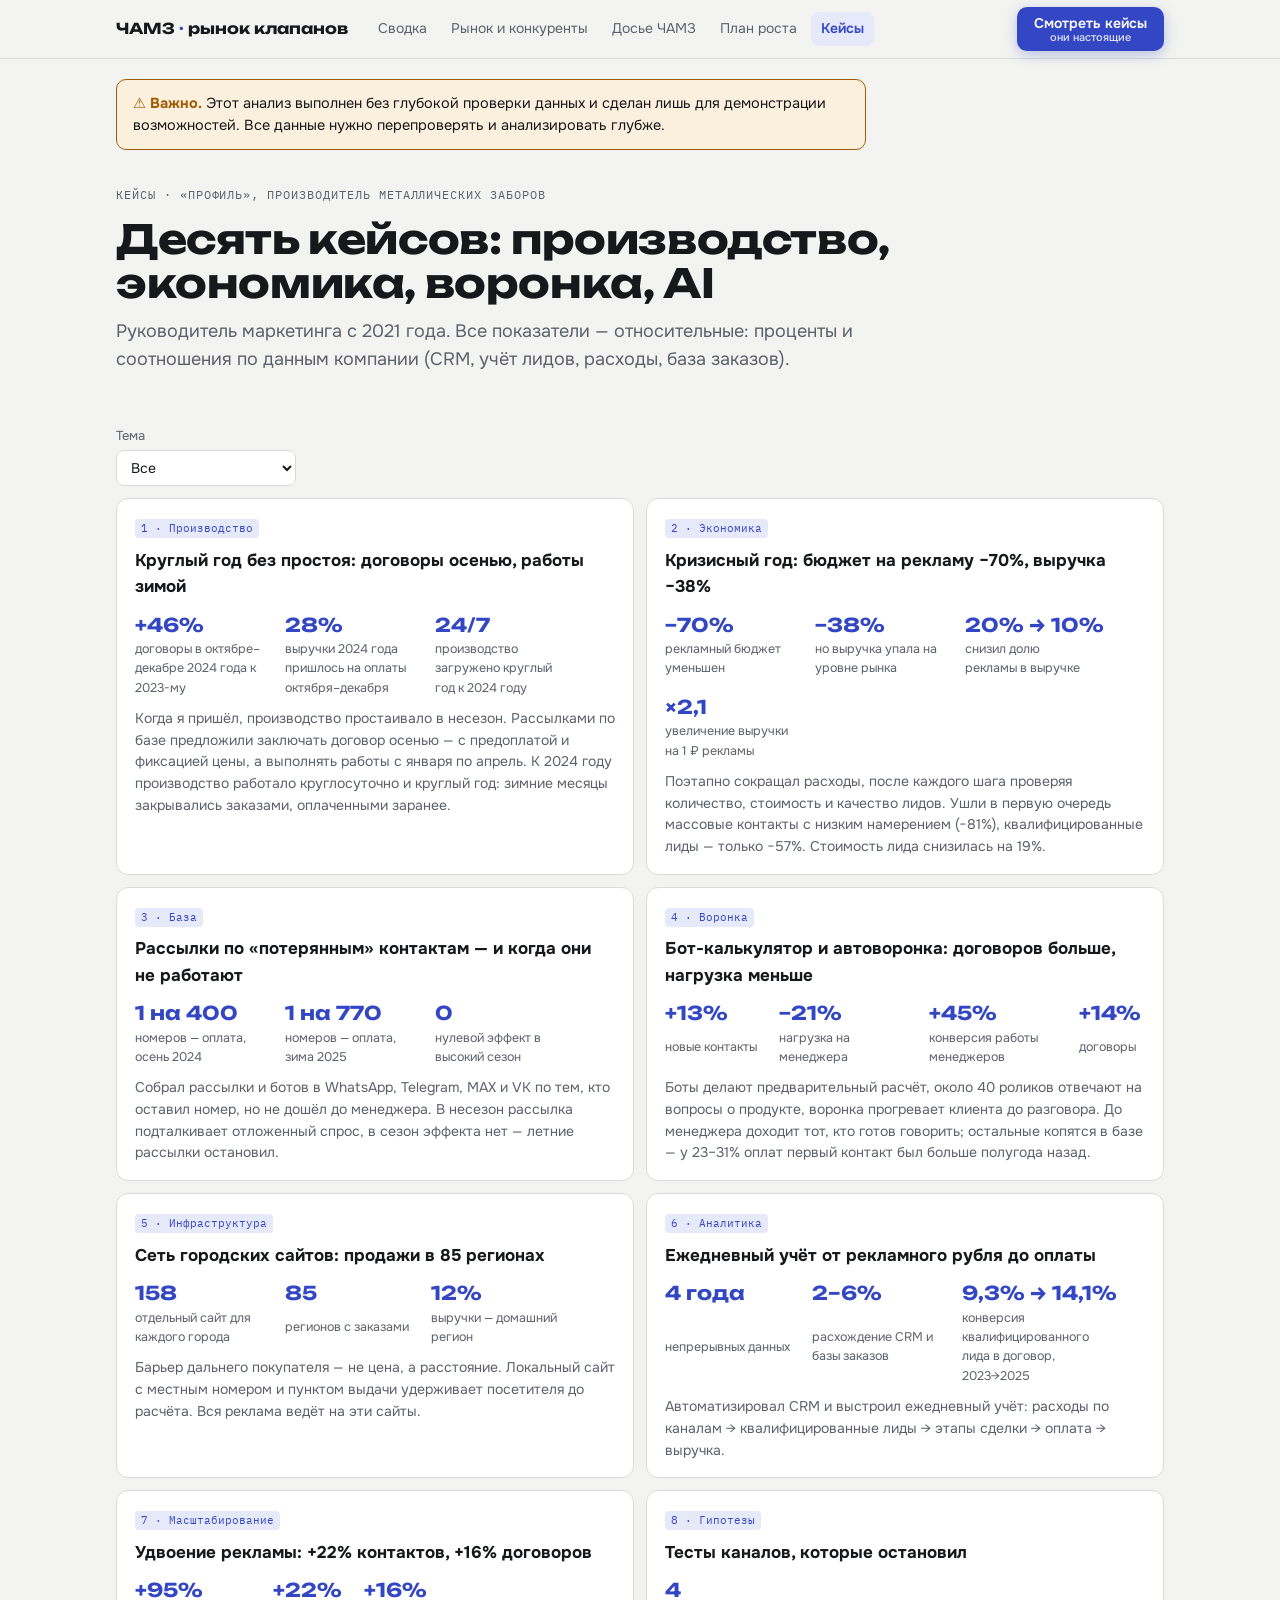
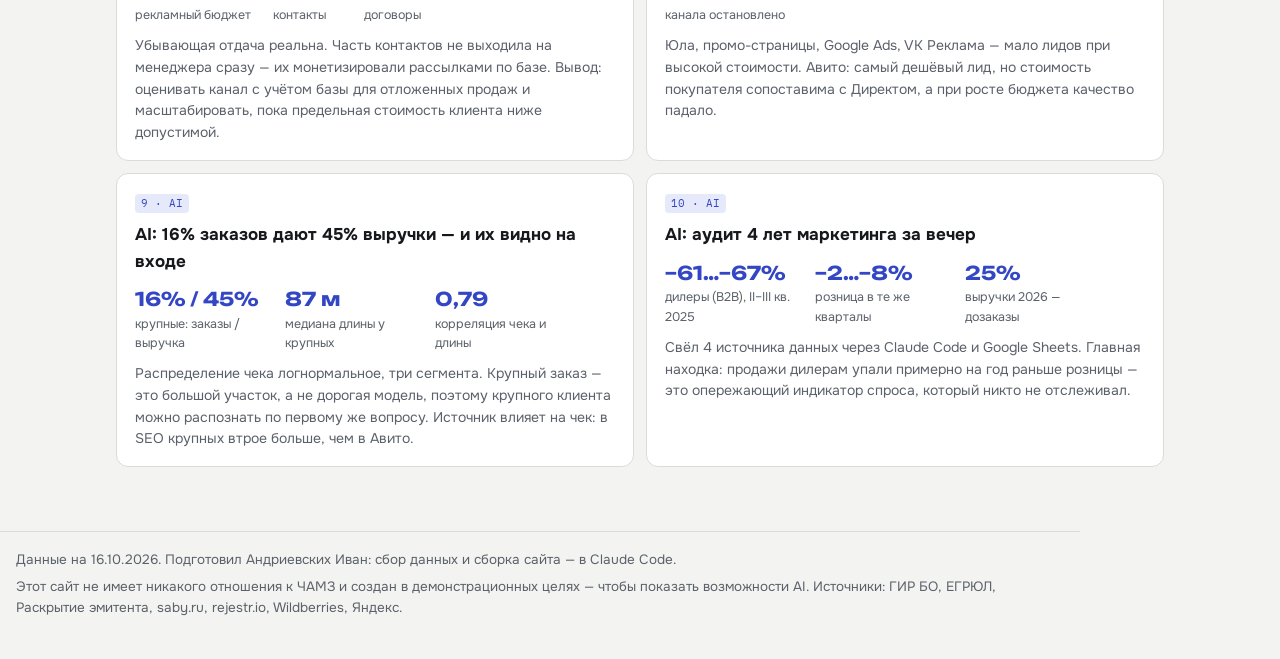
==== cases.html @ 07f12f4a "Публикация дашборда ЧАМЗ Сводка, рынок и конкуренты, досье, план роста (8 гипотез, результаты по сро" ====
<!doctype html>
<html lang="ru">
<head>
<meta charset="utf-8">
<meta name="viewport" content="width=device-width, initial-scale=1">
<title>Кейсы: маркетинг производителя</title>
<link rel="preconnect" href="https://fonts.googleapis.com"><link rel="preconnect" href="https://fonts.gstatic.com" crossorigin>
<link rel="stylesheet" href="https://fonts.googleapis.com/css2?family=Unbounded:wght@500;700&family=Onest:wght@400;500;600;700&family=IBM+Plex+Mono:wght@400;500&display=swap">
<link rel="stylesheet" href="assets/site.css">
<script src="data/data.js"></script>
</head>
<body>
<main class="wrap">
  <header class="page">
    <span class="eyebrow">Кейсы · «Профиль», производитель металлических заборов</span>
    <h1>Десять кейсов: производство, экономика, воронка, AI</h1>
    <p class="lead">Руководитель маркетинга с 2021 года. Все показатели — относительные: проценты и соотношения по данным компании (CRM, учёт лидов, расходы, база заказов).</p>
  </header>

  <section>
    <div class="filters"><label>Тема<select id="fTag"><option value="">Все</option></select></label></div>
    <div class="grid g2" id="cases"></div>
  </section>
</main>
<script src="assets/site.js"></script>
<script>
  const sel = document.getElementById("fTag");
  [...new Set(DATA.cases.map(c => c.tag))].forEach(t => sel.add(new Option(t, t)));
  function render() {
    const f = sel.value;
    document.getElementById("cases").innerHTML = DATA.cases.filter(c => !f || c.tag === f).map(c =>
      `<div class="card case"><span class="tag">${c.n} · ${esc(c.tag)}</span><h3 style="margin-top:8px">${esc(c.title)}</h3>
       <div class="metrics">${c.metrics.map(([v, l]) => `<div><b>${esc(v)}</b><span>${esc(l)}</span></div>`).join("")}</div>
       <p class="small muted" style="margin:0">${esc(c.body)}</p></div>`).join("");
  }
  sel.addEventListener("change", render);
  render();
</script>
</body>
</html>
---- assets/site.css ----
:root {
  --bg: #F3F4F1; --surface: #FFFFFF; --surface-2: #F8F8F6; --fg: #16181C; --muted: #5B616A; --line: #DADDD6;
  --accent: #3346C4; --accent-soft: #E6E9FA; --warn: #A15C07; --warn-soft: #FBF0DD;
  --good: #1E7A4C; --good-soft: #E3F2EA; --bad: #B42318; --bad-soft: #FBE4E2;
  --font-display: "Unbounded", "Arial Black", system-ui, sans-serif;
  --font-body: "Onest", "Segoe UI", system-ui, sans-serif;
  --font-mono: "IBM Plex Mono", ui-monospace, Consolas, monospace;
  color-scheme: light;
}
@media (prefers-color-scheme: dark) {
  :root:not([data-theme="light"]) {
    --bg: #121417; --surface: #1A1D22; --surface-2: #1F2329; --fg: #ECEEF1; --muted: #9AA1AB; --line: #2C3138;
    --accent: #8E9CFF; --accent-soft: #232842; --warn: #F0B35A; --warn-soft: #2E2516;
    --good: #5CC98F; --good-soft: #17291F; --bad: #FF8A80; --bad-soft: #2E1A19; color-scheme: dark;
  }
}
:root[data-theme="dark"] {
  --bg: #121417; --surface: #1A1D22; --surface-2: #1F2329; --fg: #ECEEF1; --muted: #9AA1AB; --line: #2C3138;
  --accent: #8E9CFF; --accent-soft: #232842; --warn: #F0B35A; --warn-soft: #2E2516;
  --good: #5CC98F; --good-soft: #17291F; --bad: #FF8A80; --bad-soft: #2E1A19; color-scheme: dark;
}
* { box-sizing: border-box; }
body { margin: 0; background: var(--bg); color: var(--fg); font-family: var(--font-body); font-size: 16px; line-height: 1.55; }
a { color: var(--accent); text-underline-offset: 3px; }
.wrap { max-width: 1080px; margin: 0 auto; padding: 0 16px; }

.topbar { position: sticky; top: 0; z-index: 10; background: color-mix(in srgb, var(--bg) 88%, transparent); backdrop-filter: blur(8px); border-bottom: 1px solid var(--line); }
.topbar .wrap { display: flex; align-items: center; gap: 20px; min-height: 58px; flex-wrap: wrap; }
.brand { font-family: var(--font-display); font-weight: 700; font-size: 15px; color: var(--fg); text-decoration: none; white-space: nowrap; }
.brand span { color: var(--accent); }
.nav { display: flex; gap: 4px; flex-wrap: wrap; }
.nav a { font-size: 14px; color: var(--muted); text-decoration: none; padding: 6px 10px; border-radius: 8px; }
.nav a:hover { background: var(--surface); color: var(--fg); }
.nav a.active { background: var(--accent-soft); color: var(--accent); font-weight: 600; }

.disclaimer { margin: 20px 0 0; background: var(--warn-soft); border: 1px solid var(--warn); border-radius: 10px; padding: 12px 16px; font-size: 14.5px; }
.disclaimer strong { color: var(--warn); }

header.page { padding: 36px 0 8px; display: grid; gap: 12px; }
.eyebrow { font-family: var(--font-mono); font-size: 12px; letter-spacing: .08em; text-transform: uppercase; color: var(--muted); }
h1 { font-family: var(--font-display); font-weight: 700; font-size: clamp(26px, 4.6vw, 40px); line-height: 1.12; margin: 0; letter-spacing: -.01em; text-wrap: balance; }
h2 { font-family: var(--font-display); font-weight: 500; font-size: 20px; margin: 0 0 14px; }
h3 { font-size: 17px; margin: 0 0 6px; }
.lead { font-size: 18px; color: var(--muted); max-width: 70ch; margin: 0; }
section { margin-top: 44px; }
p { margin: 0 0 10px; max-width: 75ch; }
.muted { color: var(--muted); }
.small { font-size: 14px; }

.grid { display: grid; gap: 12px; }
.g2 { grid-template-columns: repeat(2, minmax(0, 1fr)); }
.g3 { grid-template-columns: repeat(3, minmax(0, 1fr)); }
@media (max-width: 820px) { .g3 { grid-template-columns: repeat(2, minmax(0, 1fr)); } }
@media (max-width: 560px) { .g2, .g3 { grid-template-columns: 1fr; } }

.card { background: var(--surface); border: 1px solid var(--line); border-radius: 12px; padding: 16px 18px; }
.kpi .v { font-family: var(--font-display); font-weight: 700; font-size: 26px; line-height: 1.1; }
.kpi .l { font-size: 14px; margin-top: 6px; }
.kpi .d { font-family: var(--font-mono); font-size: 12px; color: var(--muted); margin-top: 6px; }
.kpi.bad .v { color: var(--bad); } .kpi.warn .v { color: var(--warn); } .kpi.good .v { color: var(--good); }

.finding { display: grid; grid-template-columns: 36px 1fr; gap: 12px; }
.finding .num { font-family: var(--font-mono); color: var(--accent); font-size: 14px; padding-top: 2px; }

.chart-box { position: relative; height: 320px; }

.table-wrap { overflow-x: auto; background: var(--surface); border: 1px solid var(--line); border-radius: 12px; }
table { width: 100%; border-collapse: collapse; font-size: 14.5px; min-width: 640px; }
th { text-align: left; font-family: var(--font-mono); font-size: 12px; font-weight: 500; color: var(--muted); padding: 10px 12px; border-bottom: 1px solid var(--line); white-space: nowrap; }
th[data-sort] { cursor: pointer; } th[data-sort]:hover { color: var(--accent); }
td { padding: 10px 12px; border-bottom: 1px solid var(--line); vertical-align: top; }
tr:last-child td { border-bottom: none; }
tr.self td { background: var(--accent-soft); }
td.num, th.num { text-align: right; font-variant-numeric: tabular-nums; }

.pill { display: inline-block; font-family: var(--font-mono); font-size: 11.5px; padding: 2px 8px; border-radius: 99px; white-space: nowrap; }
.pill.high { background: var(--bad-soft); color: var(--bad); }
.pill.mid { background: var(--warn-soft); color: var(--warn); }
.pill.low { background: var(--good-soft); color: var(--good); }
.pill.self { background: var(--accent-soft); color: var(--accent); }
.tag { display: inline-block; font-family: var(--font-mono); font-size: 11px; background: var(--accent-soft); color: var(--accent); border-radius: 4px; padding: 1px 6px; }

.filters { display: flex; gap: 10px; flex-wrap: wrap; margin-bottom: 12px; }
.filters label { font-size: 13px; color: var(--muted); display: grid; gap: 4px; }
select, input[type=search] { font: inherit; font-size: 14px; color: var(--fg); background: var(--surface); border: 1px solid var(--line); border-radius: 8px; padding: 7px 10px; min-width: 180px; }

.bar-range { position: relative; height: 10px; background: var(--surface-2); border-radius: 99px; min-width: 120px; }
.bar-range span { position: absolute; top: 0; bottom: 0; border-radius: 99px; background: var(--accent); opacity: .75; }
.bar-range span.self { background: var(--bad); }

.comp-card { display: grid; gap: 8px; }
.comp-card .head { display: flex; justify-content: space-between; gap: 8px; align-items: baseline; }
.comp-card .rev { font-family: var(--font-display); font-size: 20px; font-weight: 700; }

.hyp { display: grid; grid-template-columns: 52px 1fr; gap: 12px; }
.hyp .id { font-family: var(--font-mono); color: var(--accent); font-size: 15px; font-weight: 500; }
.hyp dl { margin: 6px 0 0; display: grid; grid-template-columns: 110px 1fr; gap: 4px 12px; font-size: 14.5px; }
.hyp dt { color: var(--muted); font-size: 13px; }
.hyp dd { margin: 0; }
@media (max-width: 560px) { .hyp dl { grid-template-columns: 1fr; } }

.timeline { display: grid; gap: 0; }
.timeline .row { display: grid; grid-template-columns: 130px 1fr; gap: 16px; padding: 12px 0; border-top: 1px solid var(--line); }
.timeline .when { font-family: var(--font-mono); color: var(--accent); font-size: 13px; }

.case .metrics { display: flex; flex-wrap: wrap; gap: 14px 22px; margin: 10px 0; }
.case .metrics div { display: grid; }
.case .metrics b { font-family: var(--font-display); font-size: 19px; font-weight: 700; color: var(--accent); }
.case .metrics span { font-size: 12.5px; color: var(--muted); max-width: 16ch; }

ul.clean { margin: 0; padding-left: 20px; display: grid; gap: 6px; }
li::marker { color: var(--accent); }

.btn { font: inherit; font-size: 15px; font-weight: 600; border-radius: 10px; padding: 10px 18px; cursor: pointer; border: 1px solid transparent; }
.btn.primary { background: var(--accent); color: #fff; }
.btn.primary:hover { filter: brightness(1.08); }
.btn.ghost { background: transparent; color: var(--fg); border-color: var(--line); }
.btn.link { background: none; color: var(--muted); padding-inline: 8px; }
.btn:disabled { opacity: .35; cursor: default; }
.btn:focus-visible, .cm-close:focus-visible, .cm-dots button:focus-visible { outline: 3px solid color-mix(in srgb, var(--accent) 45%, transparent); outline-offset: 2px; }
.cta { display: grid; grid-template-columns: max-content; gap: 12px; margin-top: 6px; }
.cta .btn.hero { min-width: 280px; min-height: 70px; align-content: center; text-decoration: none; }
@media (max-width: 560px) { .cta { grid-template-columns: 1fr; } .cta .btn.hero { min-width: 0; } }
.btn.hero { font-family: var(--font-display); font-weight: 700; font-size: 18px; padding: 14px 30px; border-radius: 14px; box-shadow: 0 8px 24px color-mix(in srgb, var(--accent) 35%, transparent); display: inline-grid; justify-items: center; gap: 2px; line-height: 1.2; }
.btn.hero small { font-family: var(--font-body); font-weight: 500; font-size: 13px; opacity: .85; }

body.cm-lock { overflow: hidden; }
.cm-overlay { position: fixed; inset: 0; z-index: 100; background: rgba(12, 14, 18, .62); display: grid; place-items: center; padding: 16px; }
.cm-overlay[hidden] { display: none; }
.cm-dialog { width: min(720px, 100%); max-height: calc(100vh - 32px); overflow-y: auto; background: var(--surface); color: var(--fg); border-radius: 18px; padding: 22px 26px 20px; box-shadow: 0 24px 60px rgba(0,0,0,.35); display: grid; gap: 14px; }
.cm-head { display: flex; justify-content: space-between; align-items: center; }
.cm-title[hidden] + .cm-close { margin-left: auto; }
.cm-head:has(.cm-title[hidden]) { margin-bottom: -40px; }
.cm-letter { padding-right: 44px; }
.cm-title { display: grid; gap: 2px; }
.cm-title strong { font-family: var(--font-display); font-weight: 700; font-size: 17px; color: var(--accent); }
.cm-close { font-size: 28px; line-height: 1; width: 40px; height: 40px; border-radius: 10px; border: none; background: var(--surface-2); color: var(--fg); cursor: pointer; }
.cm-body { min-height: 300px; display: grid; align-content: start; gap: 10px; }
.cm-body .tag { justify-self: start; }
.cm-body h2 { font-size: clamp(20px, 3.2vw, 26px); line-height: 1.2; margin: 4px 0 0; }
.cm-body p { color: var(--muted); margin: 0; }
.cm-metrics { display: grid; grid-template-columns: repeat(auto-fit, minmax(140px, 1fr)); gap: 10px; margin: 6px 0; }
.cm-metrics div { background: var(--accent-soft); border-radius: 12px; padding: 12px 14px; display: grid; gap: 2px; }
.cm-metrics b { font-family: var(--font-display); font-size: 22px; font-weight: 700; color: var(--accent); line-height: 1.15; }
.cm-metrics span { font-size: 13px; color: var(--muted); }
.cm-dots { display: flex; gap: 6px; justify-content: center; flex-wrap: wrap; }
.cm-dots button { width: 9px; height: 9px; padding: 0; border-radius: 99px; border: none; background: var(--line); cursor: pointer; }
.cm-dots button[aria-selected="true"] { width: 26px; background: var(--accent); }
.cm-foot { display: flex; justify-content: space-between; align-items: center; gap: 8px; }
@media (max-width: 560px) { .cm-dialog { padding: 18px 16px 16px; } .cm-foot .cm-skip { display: none; } }

footer.site { margin: 64px 0 40px; padding-top: 18px; border-top: 1px solid var(--line); font-size: 13.5px; color: var(--muted); display: grid; gap: 6px; }
@media print { .topbar { position: static; } }
.filters .quick { display: flex; gap: 6px; align-items: end; flex-wrap: wrap; }
.filters .quick .btn { font-size: 13px; padding: 7px 12px; }
#revPeriod select, #compPeriod select, #profPeriod select { min-width: 100px; }
.chips { display: flex; flex-wrap: wrap; gap: 6px; margin-bottom: 12px; }
.chip { display: inline-flex; align-items: center; gap: 6px; font-size: 13px; border: 1px solid var(--line); border-radius: 99px; padding: 5px 12px; cursor: pointer; background: var(--surface); user-select: none; }
.chip input { position: absolute; opacity: 0; pointer-events: none; }
.chip .dot { width: 10px; height: 10px; border-radius: 50%; }
.chip:has(input:not(:checked)) { opacity: .45; }
.chip:has(input:focus-visible) { outline: 3px solid color-mix(in srgb, var(--accent) 45%, transparent); outline-offset: 2px; }
.card.idea { background: color-mix(in srgb, var(--accent) 9%, var(--surface)); border: 1px solid color-mix(in srgb, var(--accent) 40%, var(--line)); border-left: 5px solid var(--accent); display: grid; gap: 8px; }
.idea-tag { justify-self: start; font-family: var(--font-mono); font-size: 11px; letter-spacing: .06em; text-transform: uppercase; color: #fff; background: var(--accent); border-radius: 99px; padding: 3px 10px; }
.pill.hyp-tag { background: color-mix(in srgb, var(--accent) 12%, var(--surface)); color: var(--accent); margin-right: 6px; }
.cm-letter { display: grid; gap: 12px; max-width: 60ch; }
.cm-letter h2 { font-family: var(--font-display); }
.cm-letter p { color: var(--fg); font-size: 16px; line-height: 1.6; }
.cm-letter .cm-sign { color: var(--muted); margin-top: 6px; }
.cm-letter .cm-sign strong { color: var(--fg); }
.cm-title[hidden] { display: none; }
.btn.top-cases { margin-left: auto; display: inline-grid; justify-items: center; line-height: 1.15; padding: 7px 16px; font-size: 14px; border-radius: 10px; box-shadow: 0 4px 14px color-mix(in srgb, var(--accent) 30%, transparent); }
.btn.top-cases small { font-weight: 500; font-size: 11px; opacity: .85; }
@media (max-width: 560px) { .btn.top-cases { margin-left: 0; } }
/* Пульсация кнопки «Смотреть кейсы» в шапке */
@keyframes casesPulse {
  0%   { box-shadow: 0 0 0 0 color-mix(in srgb, var(--accent) 55%, transparent); transform: scale(1); }
  50%  { transform: scale(1.04); }
  70%  { box-shadow: 0 0 0 12px color-mix(in srgb, var(--accent) 0%, transparent); }
  100% { box-shadow: 0 0 0 0 color-mix(in srgb, var(--accent) 0%, transparent); transform: scale(1); }
}
.btn.top-cases { animation: casesPulse 2s ease-out infinite; }
.btn.top-cases:hover, .btn.top-cases:focus-visible { animation-play-state: paused; }
@media (prefers-reduced-motion: reduce) { .btn.top-cases { animation: none; } }
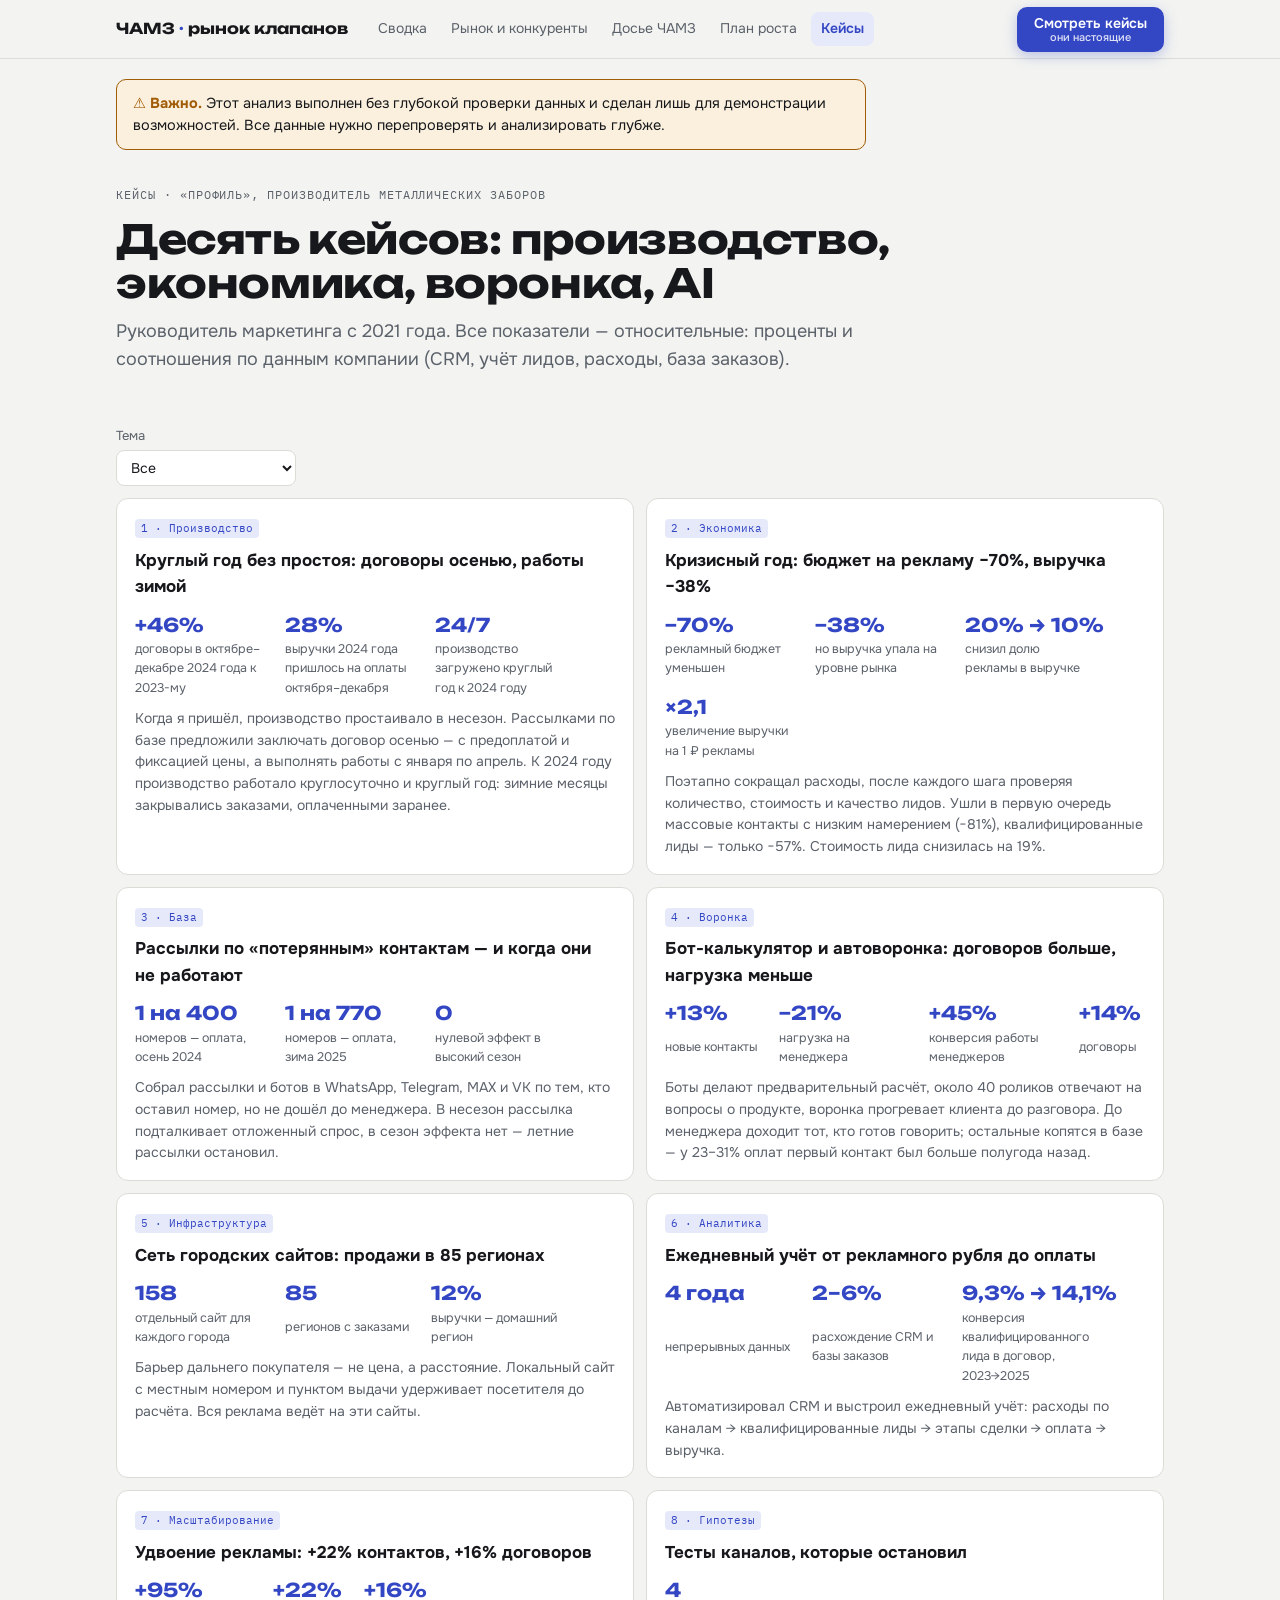
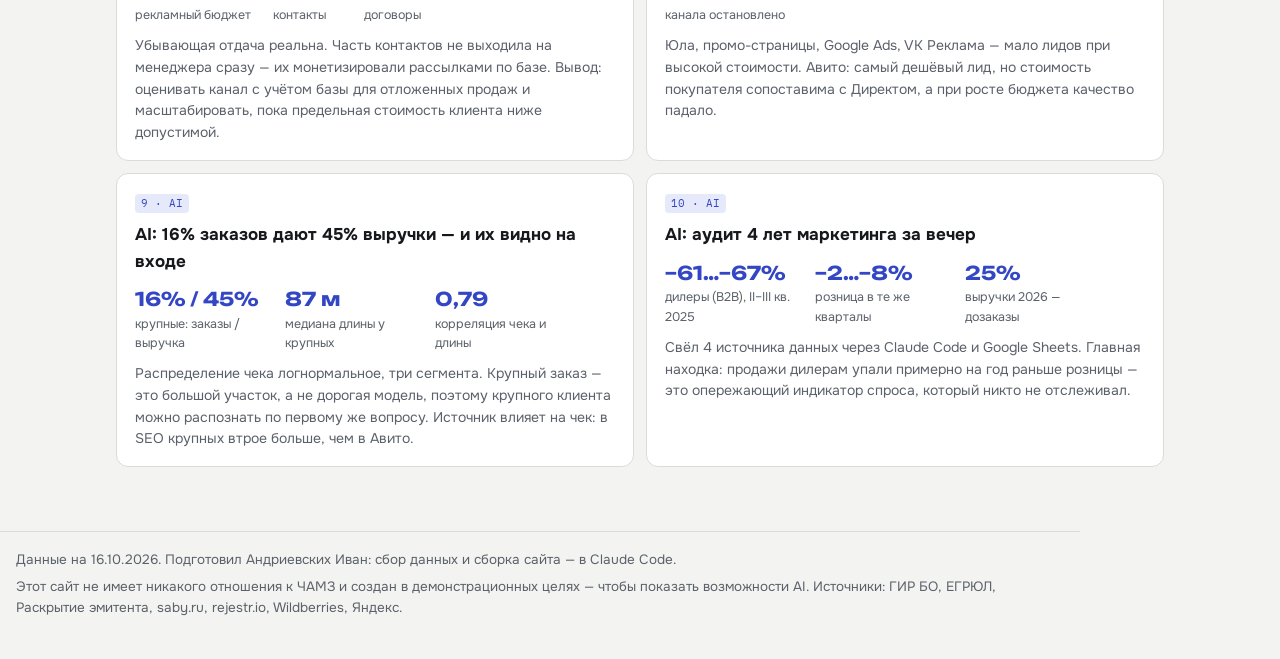
==== commit 373c97ac: "Кнопка «Смотреть кейсы»: заметная пульсация, сброс кэша стилей Co-Authored-By: Claude Opus 5.5 <nore" ====
--- a/cases.html
+++ b/cases.html
@@ -6,8 +6,8 @@
 <title>Кейсы: маркетинг производителя</title>
 <link rel="preconnect" href="https://fonts.googleapis.com"><link rel="preconnect" href="https://fonts.gstatic.com" crossorigin>
 <link rel="stylesheet" href="https://fonts.googleapis.com/css2?family=Unbounded:wght@500;700&family=Onest:wght@400;500;600;700&family=IBM+Plex+Mono:wght@400;500&display=swap">
-<link rel="stylesheet" href="assets/site.css">
-<script src="data/data.js"></script>
+<link rel="stylesheet" href="assets/site.css?v=3">
+<script src="data/data.js?v=3"></script>
 </head>
 <body>
 <main class="wrap">
@@ -22,7 +22,7 @@
     <div class="grid g2" id="cases"></div>
   </section>
 </main>
-<script src="assets/site.js"></script>
+<script src="assets/site.js?v=3"></script>
 <script>
   const sel = document.getElementById("fTag");
   [...new Set(DATA.cases.map(c => c.tag))].forEach(t => sel.add(new Option(t, t)));
--- a/assets/site.css
+++ b/assets/site.css
@@ -172,13 +172,11 @@
 .btn.top-cases { margin-left: auto; display: inline-grid; justify-items: center; line-height: 1.15; padding: 7px 16px; font-size: 14px; border-radius: 10px; box-shadow: 0 4px 14px color-mix(in srgb, var(--accent) 30%, transparent); }
 .btn.top-cases small { font-weight: 500; font-size: 11px; opacity: .85; }
 @media (max-width: 560px) { .btn.top-cases { margin-left: 0; } }
-/* Пульсация кнопки «Смотреть кейсы» в шапке */
+/* Пульсация кнопки «Смотреть кейсы» в шапке: кнопка «дышит», от неё расходится кольцо */
 @keyframes casesPulse {
-  0%   { box-shadow: 0 0 0 0 color-mix(in srgb, var(--accent) 55%, transparent); transform: scale(1); }
-  50%  { transform: scale(1.04); }
-  70%  { box-shadow: 0 0 0 12px color-mix(in srgb, var(--accent) 0%, transparent); }
-  100% { box-shadow: 0 0 0 0 color-mix(in srgb, var(--accent) 0%, transparent); transform: scale(1); }
+  0%   { transform: scale(1);    box-shadow: 0 0 0 0 rgba(51, 70, 196, .65); }
+  50%  { transform: scale(1.08); box-shadow: 0 0 0 10px rgba(51, 70, 196, .25); }
+  100% { transform: scale(1);    box-shadow: 0 0 0 18px rgba(51, 70, 196, 0); }
 }
-.btn.top-cases { animation: casesPulse 2s ease-out infinite; }
+.btn.top-cases { animation: casesPulse 1.6s ease-in-out infinite; will-change: transform, box-shadow; }
 .btn.top-cases:hover, .btn.top-cases:focus-visible { animation-play-state: paused; }
-@media (prefers-reduced-motion: reduce) { .btn.top-cases { animation: none; } }
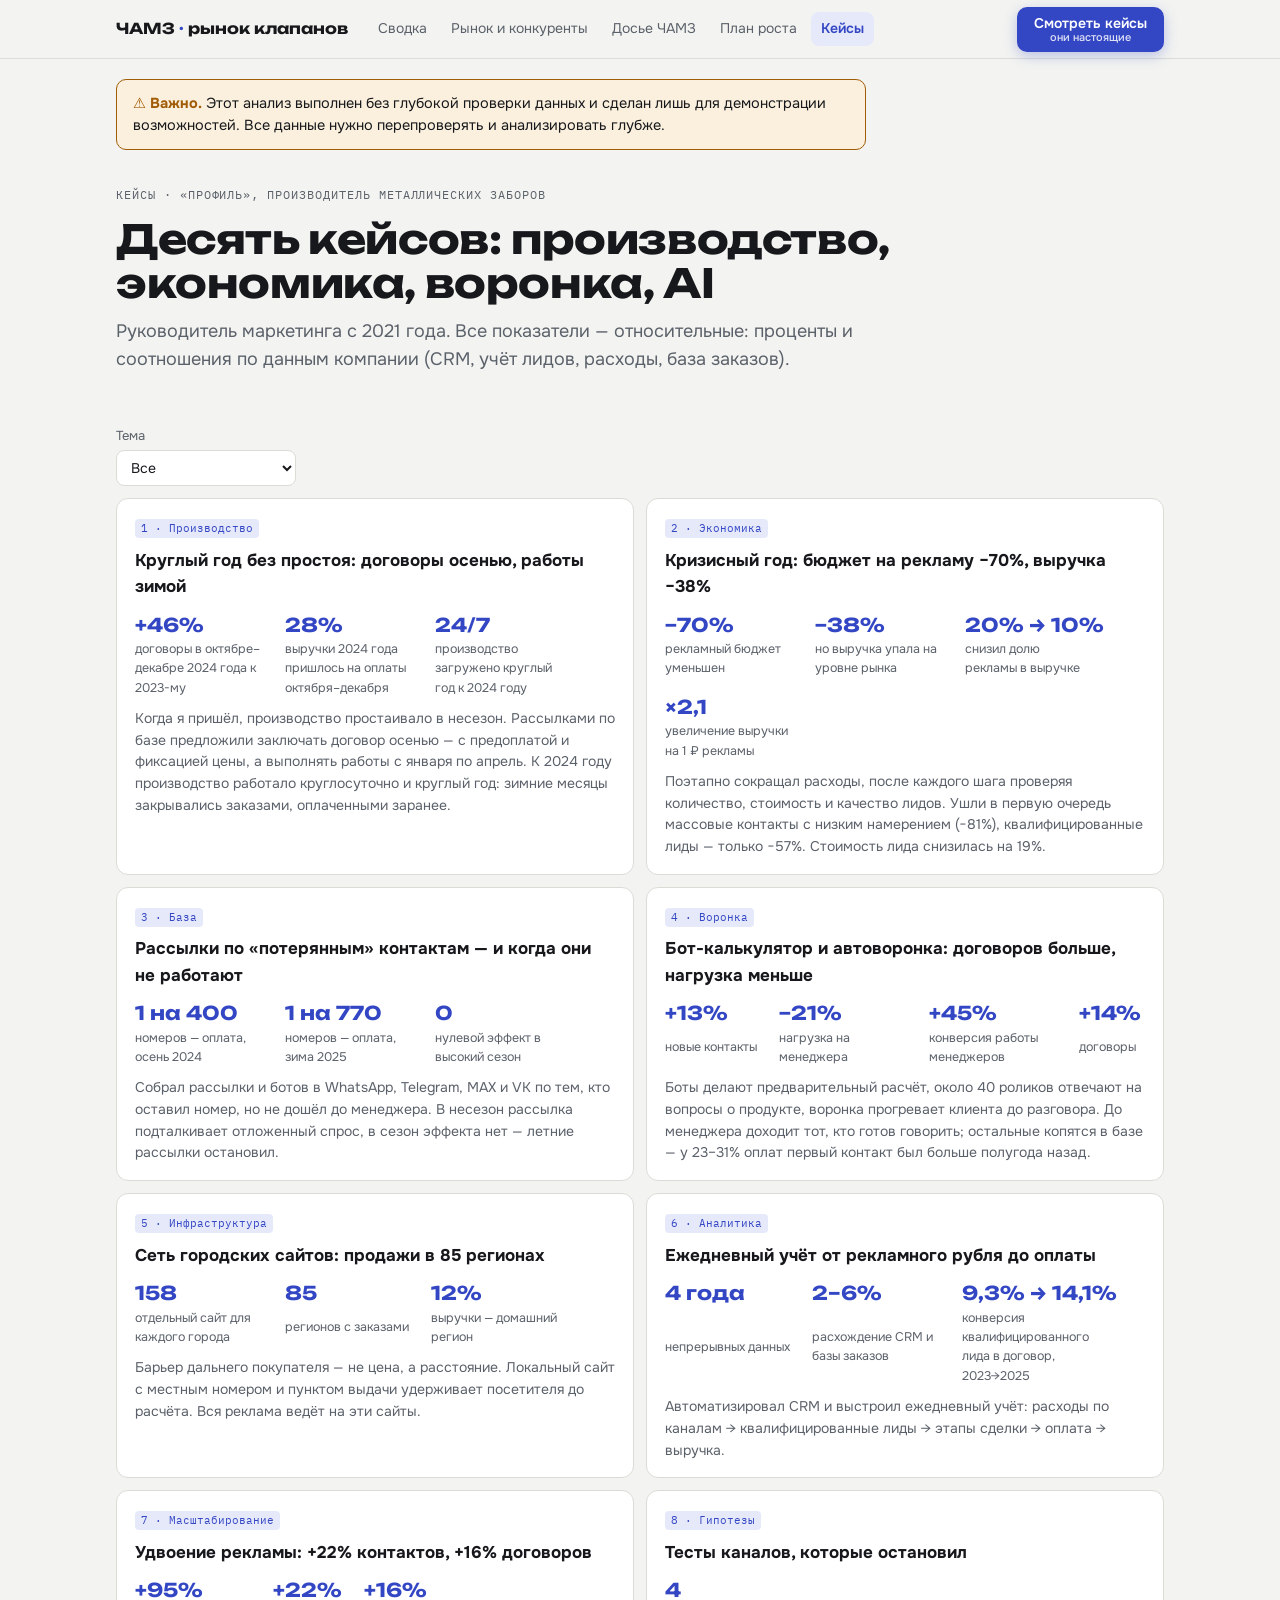
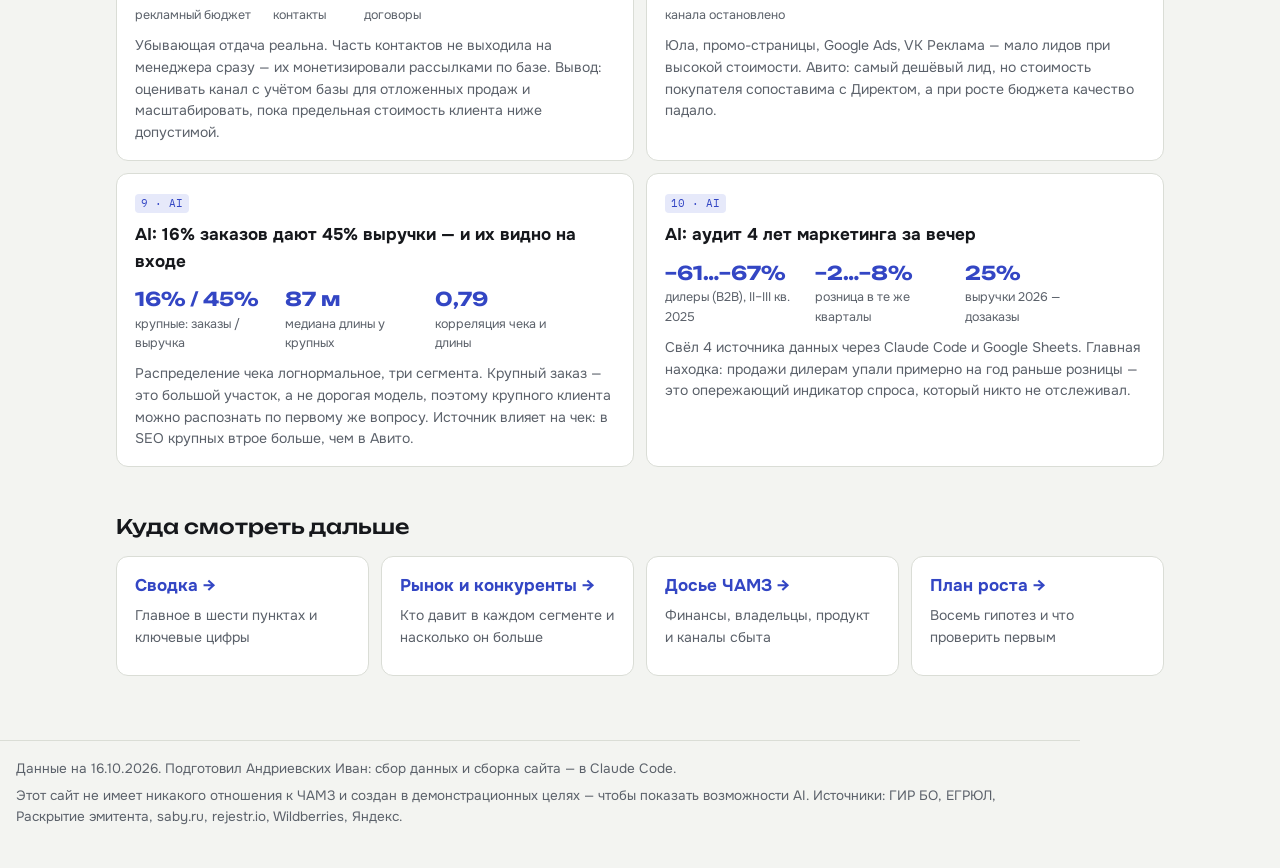
==== commit 6ca41b6b: "«Куда смотреть дальше» на каждой странице Co-Authored-By: Claude Opus 5.5 <noreply@anthropic.com>" ====
--- a/cases.html
+++ b/cases.html
@@ -6,8 +6,8 @@
 <title>Кейсы: маркетинг производителя</title>
 <link rel="preconnect" href="https://fonts.googleapis.com"><link rel="preconnect" href="https://fonts.gstatic.com" crossorigin>
 <link rel="stylesheet" href="https://fonts.googleapis.com/css2?family=Unbounded:wght@500;700&family=Onest:wght@400;500;600;700&family=IBM+Plex+Mono:wght@400;500&display=swap">
-<link rel="stylesheet" href="assets/site.css?v=3">
-<script src="data/data.js?v=3"></script>
+<link rel="stylesheet" href="assets/site.css?v=4">
+<script src="data/data.js?v=4"></script>
 </head>
 <body>
 <main class="wrap">
@@ -22,7 +22,7 @@
     <div class="grid g2" id="cases"></div>
   </section>
 </main>
-<script src="assets/site.js?v=3"></script>
+<script src="assets/site.js?v=4"></script>
 <script>
   const sel = document.getElementById("fTag");
   [...new Set(DATA.cases.map(c => c.tag))].forEach(t => sel.add(new Option(t, t)));
--- a/assets/site.css
+++ b/assets/site.css
@@ -180,3 +180,9 @@
 }
 .btn.top-cases { animation: casesPulse 1.6s ease-in-out infinite; will-change: transform, box-shadow; }
 .btn.top-cases:hover, .btn.top-cases:focus-visible { animation-play-state: paused; }
+.g4 { grid-template-columns: repeat(4, minmax(0, 1fr)); }
+@media (max-width: 900px) { .g4 { grid-template-columns: repeat(2, minmax(0, 1fr)); } }
+@media (max-width: 560px) { .g4 { grid-template-columns: 1fr; } }
+.next-card { text-decoration: none; color: inherit; transition: border-color .15s, transform .15s; }
+.next-card:hover { border-color: var(--accent); transform: translateY(-2px); }
+.next-card h3 { color: var(--accent); }
